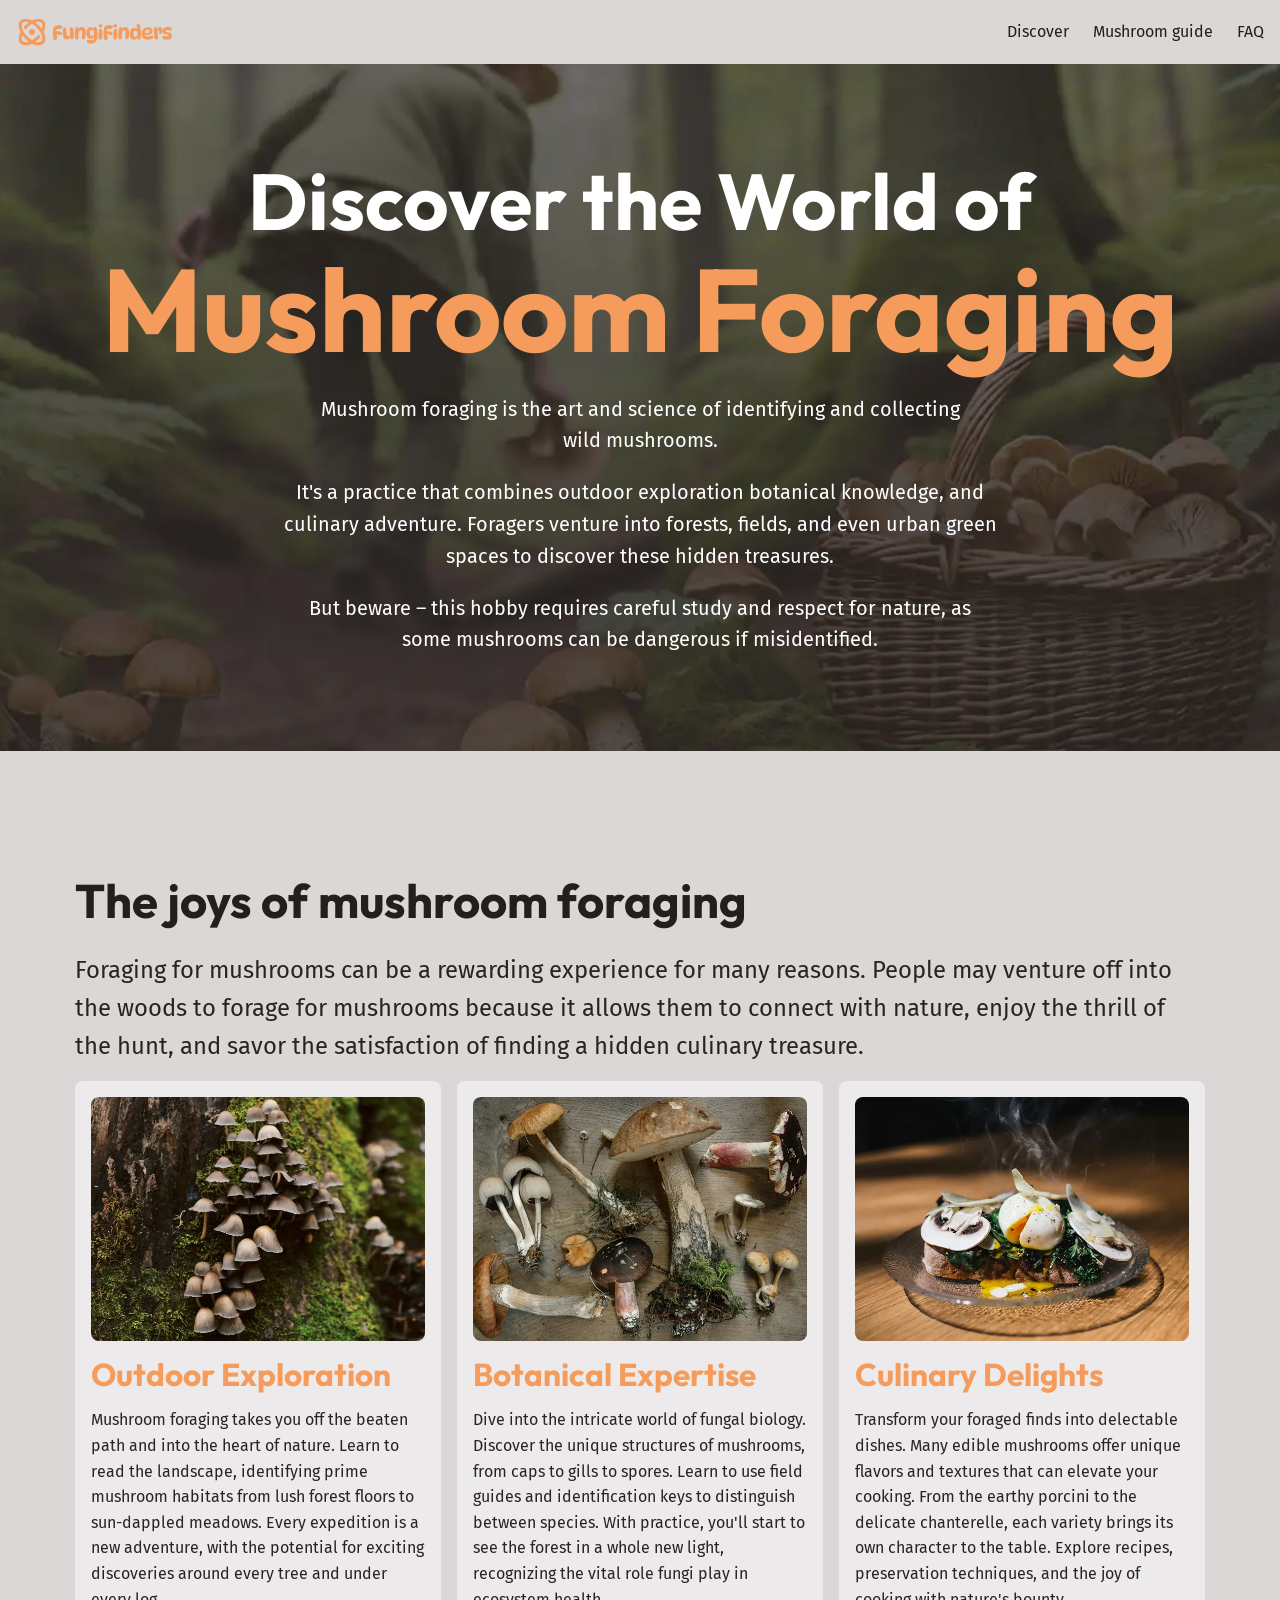
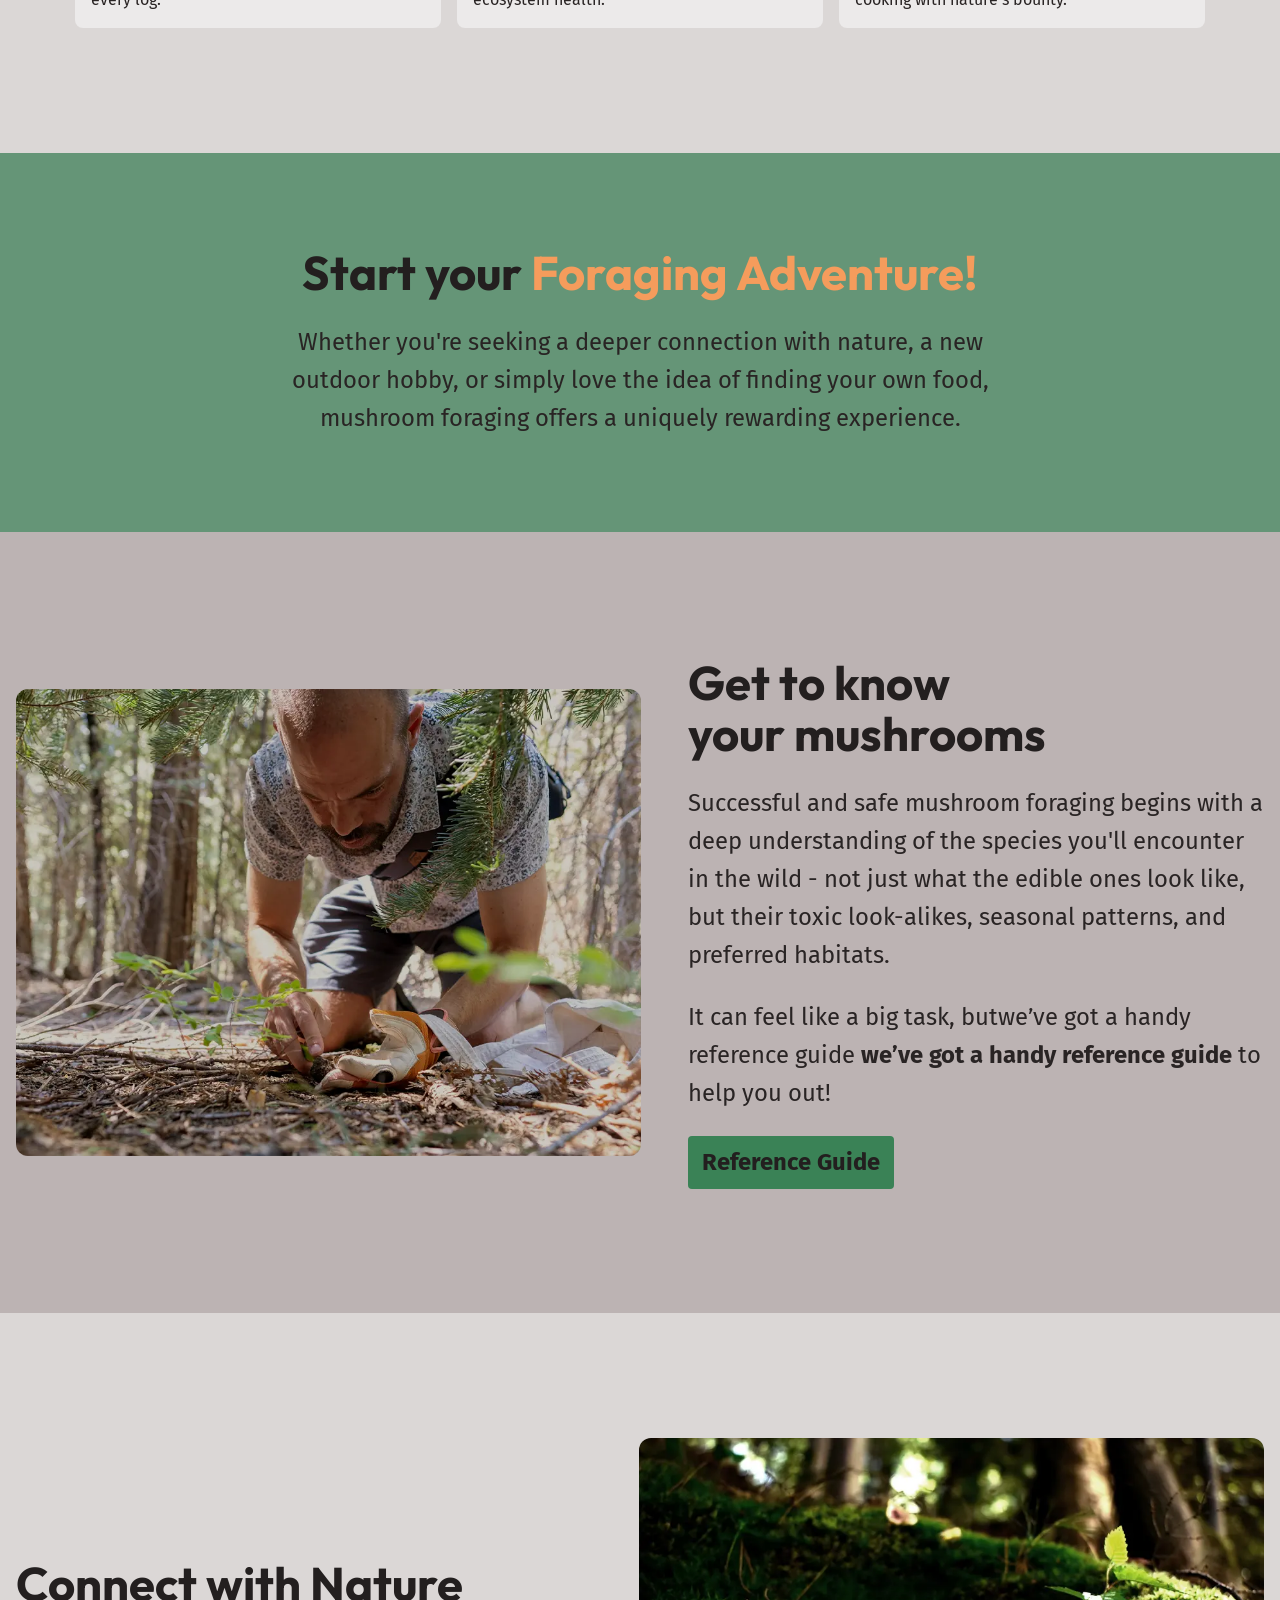
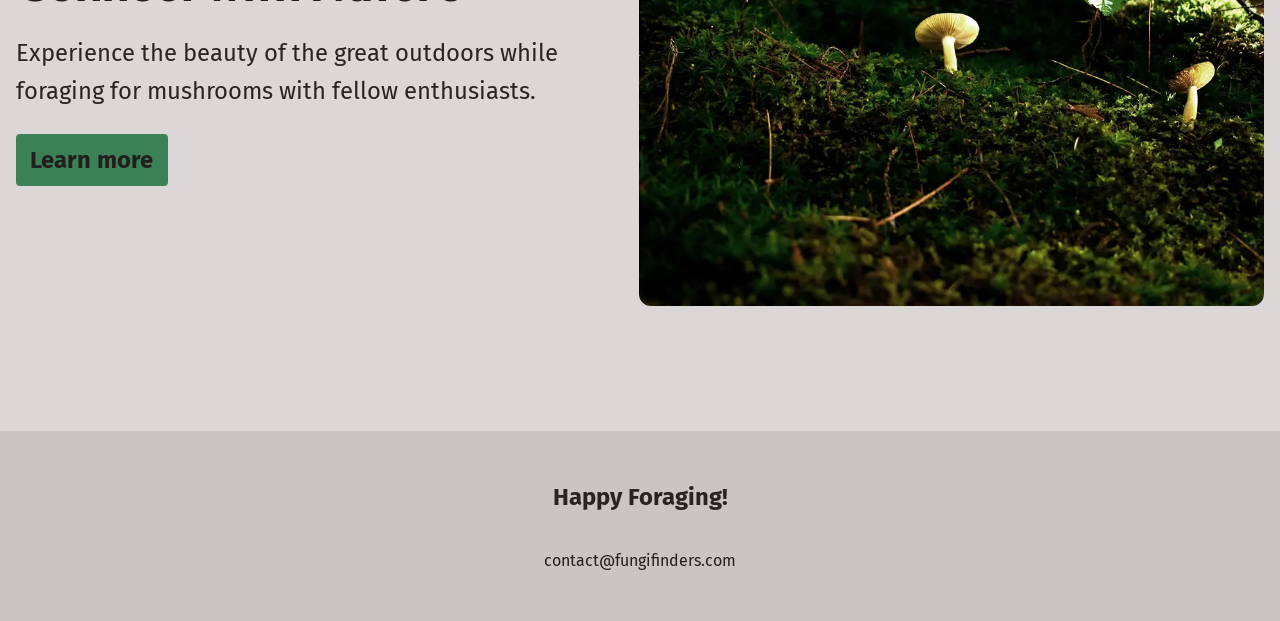
==== index.html @ 562075c2 "checkpoint" ====
<!doctype html>
<html lang="en">
  <head>
    <meta charset="UTF-8" />
    <meta name="viewport" content="width=device-width, initial-scale=1.0" />
    <link rel="stylesheet" href="css/main.css" />
    <link
      rel="preload"
      as="image"
      href="images/hero.webp"
      fetchpriority="high"
    />

    <script src="js/script.js" defer></script>
    <title>Fungi Finders</title>
  </head>
  <body>
    <header class="page-header [ l-region ]" data-region-space="tight">
      <div
        class="[ l-wrapper l-cluster ]"
        data-wrapper-size="wide"
        data-cluster-type="repel"
      >
        <a href="/" class="page-header__link" aria-label="Home Page">
          <img
            src="images/fungi-finders.svg"
            alt="Fungi finders logo"
            class="page-header__logo"
          />
        </a>

        <button
          class="page-header__hamburger"
          id="hamburgerBtn"
          aria-label="Open navbar menu"
          aria-expanded="false"
          aria-controls="primaryNav"
        >
          <img src="images/hamburger.svg" alt="" aria-hidden="true" />
        </button>

        <nav
          class="primary-nav"
          id="primaryNav"
          aria-label="Primary navigation"
        >
          <ul class="primary-nav__list [ l-flex ]" role="list">
            <li class="primary-nav__item" style="--animation-order: 1">
              <a href="#" class="primary-nav__link">Discover</a>
            </li>
            <li class="primary-nav__item" style="--animation-order: 2">
              <a href="#" class="primary-nav__link">Mushroom guide</a>
            </li>
            <li class="primary-nav__item" style="--animation-order: 3">
              <a href="#" class="primary-nav__link">FAQ</a>
            </li>
          </ul>
        </nav>
      </div>
    </header>

    <main>
      <section class="hero [ l-region ] [ u-text-center ]">
        <div class="[ l-wrapper l-flow ]">
          <h1 class="hero__title">
            Discover the World of
            <span class="[ u-text-brand ]">Mushroom Foraging</span>
          </h1>

          <div class="hero__descriptions [ l-center l-flow ]">
            <p>
              Mushroom foraging is the art and science of identifying and
              collecting wild mushrooms.
            </p>
            <p>
              It's a practice that combines outdoor exploration botanical
              knowledge, and culinary adventure. Foragers venture into forests,
              fields, and even urban green spaces to discover these hidden
              treasures.
            </p>
            <p>
              But beware – this hobby requires careful study and respect for
              nature, as some mushrooms can be dangerous if misidentified.
            </p>
          </div>
        </div>
      </section>

      <section class="[ l-region ]" data-region-space="spacious">
        <div class="[ l-wrapper l-flow ]">
          <h2 class="[ u-section-title ]">The joys of mushroom foraging</h2>
          <p class="[ u-section-text ]">
            Foraging for mushrooms can be a rewarding experience for many
            reasons. People may venture off into the woods to forage for
            mushrooms because it allows them to connect with nature, enjoy the
            thrill of the hunt, and savor the satisfaction of finding a hidden
            culinary treasure.
          </p>

          <ul
            class="[ l-switcher ]"
            data-switcher-equal-widths
            data-switcher-equal-heights
            data-switcher-limit="3"
            role="list"
            style="--switcher-threshold: 45rem; --switcher-gap: var(--space-s)"
          >
            <li class="card [ l-flow ]">
              <img
                src="images/outdoor-exploration.webp"
                alt=""
                class="card__image"
              />
              <div class="card__content [ l-flow ]">
                <h3 class="card__title card__title--brand">
                  Outdoor Exploration
                </h3>
                <p>
                  Mushroom foraging takes you off the beaten path and into the
                  heart of nature. Learn to read the landscape, identifying
                  prime mushroom habitats from lush forest floors to sun-dappled
                  meadows. Every expedition is a new adventure, with the
                  potential for exciting discoveries around every tree and under
                  every log.
                </p>
              </div>
            </li>
            <li class="card [ l-flow ]">
              <img
                src="images/botanical-expertise.webp"
                alt=""
                class="card__image"
              />
              <div class="card__content [ l-flow ]">
                <h3 class="card__title card__title--brand">
                  Botanical Expertise
                </h3>
                <p>
                  Dive into the intricate world of fungal biology. Discover the
                  unique structures of mushrooms, from caps to gills to spores.
                  Learn to use field guides and identification keys to
                  distinguish between species. With practice, you'll start to
                  see the forest in a whole new light, recognizing the vital
                  role fungi play in ecosystem health.
                </p>
              </div>
            </li>
            <li class="card [ l-flow ]">
              <img
                src="images/culinary-delight.webp"
                alt=""
                class="card__image"
              />
              <div class="card__content [ l-flow ]">
                <h3 class="card__title card__title--brand">
                  Culinary Delights
                </h3>
                <p>
                  Transform your foraged finds into delectable dishes. Many
                  edible mushrooms offer unique flavors and textures that can
                  elevate your cooking. From the earthy porcini to the delicate
                  chanterelle, each variety brings its own character to the
                  table. Explore recipes, preservation techniques, and the joy
                  of cooking with nature's bounty.
                </p>
              </div>
            </li>
          </ul>
        </div>
      </section>

      <section class="[ l-region ] [ u-bg-accent-strong u-text-center ]">
        <div class="[ l-wrapper l-flow ]" data-wrapper-size="narrow">
          <h2 class="[ u-section-title ]">
            Start your <span>Foraging Adventure!</span>
          </h2>
          <p class="[ u-section-text ]">
            Whether you're seeking a deeper connection with nature, a new
            outdoor hobby, or simply love the idea of finding your own food,
            mushroom foraging offers a uniquely rewarding experience.
          </p>
        </div>
      </section>

      <section
        class="[ l-region ] [ u-bg-lowest ]"
        data-region-space="spacious"
      >
        <div
          class="[ l-wrapper l-sidebar ]"
          data-wrapper-size="wide"
          data-sidebar-type="image-text"
          data-sidebar-align="center"
        >
          <div>
            <img src="images/get-to-know.webp" alt="" class="u-radius-l" />
          </div>

          <div class="[ l-flow ] [ u-section-text ]">
            <h2 class="[ u-section-title ]">Get to know your mushrooms</h2>
            <p>
              Successful and safe mushroom foraging begins with a deep
              understanding of the species you'll encounter in the wild - not
              just what the edible ones look like, but their toxic look-alikes,
              seasonal patterns, and preferred habitats.
            </p>
            <p>
              It can feel like a big task, butwe’ve got a handy reference guide
              <strong>we’ve got a handy reference guide</strong>
              to help you out!
            </p>
            <a href="#" class="btn">Reference Guide</a>
          </div>
        </div>
      </section>

      <section class="[ l-region ] [ u-bg-base ]" data-region-space="spacious">
        <div
          class="[ l-wrapper l-sidebar ]"
          data-wrapper-size="wide"
          data-sidebar-fixed-side="second"
          data-sidebar-type="image-text"
          data-sidebar-align="center"
        >
          <div class="[ l-flow ] [ u-section-text ]">
            <h2 class="[ u-section-title ]">Connect with Nature</h2>
            <p>
              Experience the beauty of the great outdoors while foraging for
              mushrooms with fellow enthusiasts.
            </p>
            <a href="#" class="btn"
              >Learn more
              <span class="u-visually-hidden">
                about mushrooms with our helpful reference guide
              </span>
            </a>
          </div>
          <div>
            <img src="images/nature.webp" alt="" class="u-radius-l" />
          </div>
        </div>
      </section>
    </main>

    <footer
      class="page-footer [ l-region ] [ u-text-center u-bg-low ]"
      data-region-space="compact"
    >
      <div class="[ l-wrapper l-flow ]">
        <p class="page-footer__header">Happy Foraging!</p>
        <a href="mailto:contact@fungifinders.com" class="page-footer__link"
          >contact@fungifinders.com</a
        >
      </div>
    </footer>
  </body>
</html>
---- css/main.css ----
@layer tokens, resets, base, layout, components, utilities;

@import url("fonts.css") layer(tokens);
@import url("utopia.css") layer(tokens);
@import url("variables.css") layer(tokens);
@import url("reset.css") layer(resets);
@import url("base.css") layer(base);
@import url("layout.css") layer(layout);
@import url("components/page-header.css") layer(components);
@import url("components/hero.css") layer(components);
@import url("components/section.css") layer(components);
@import url("components/card.css") layer(components);
@import url("components/btn.css") layer(components);
@import url("components/page-footer.css") layer(components);
@import url("utilities.css") layer(utilities);
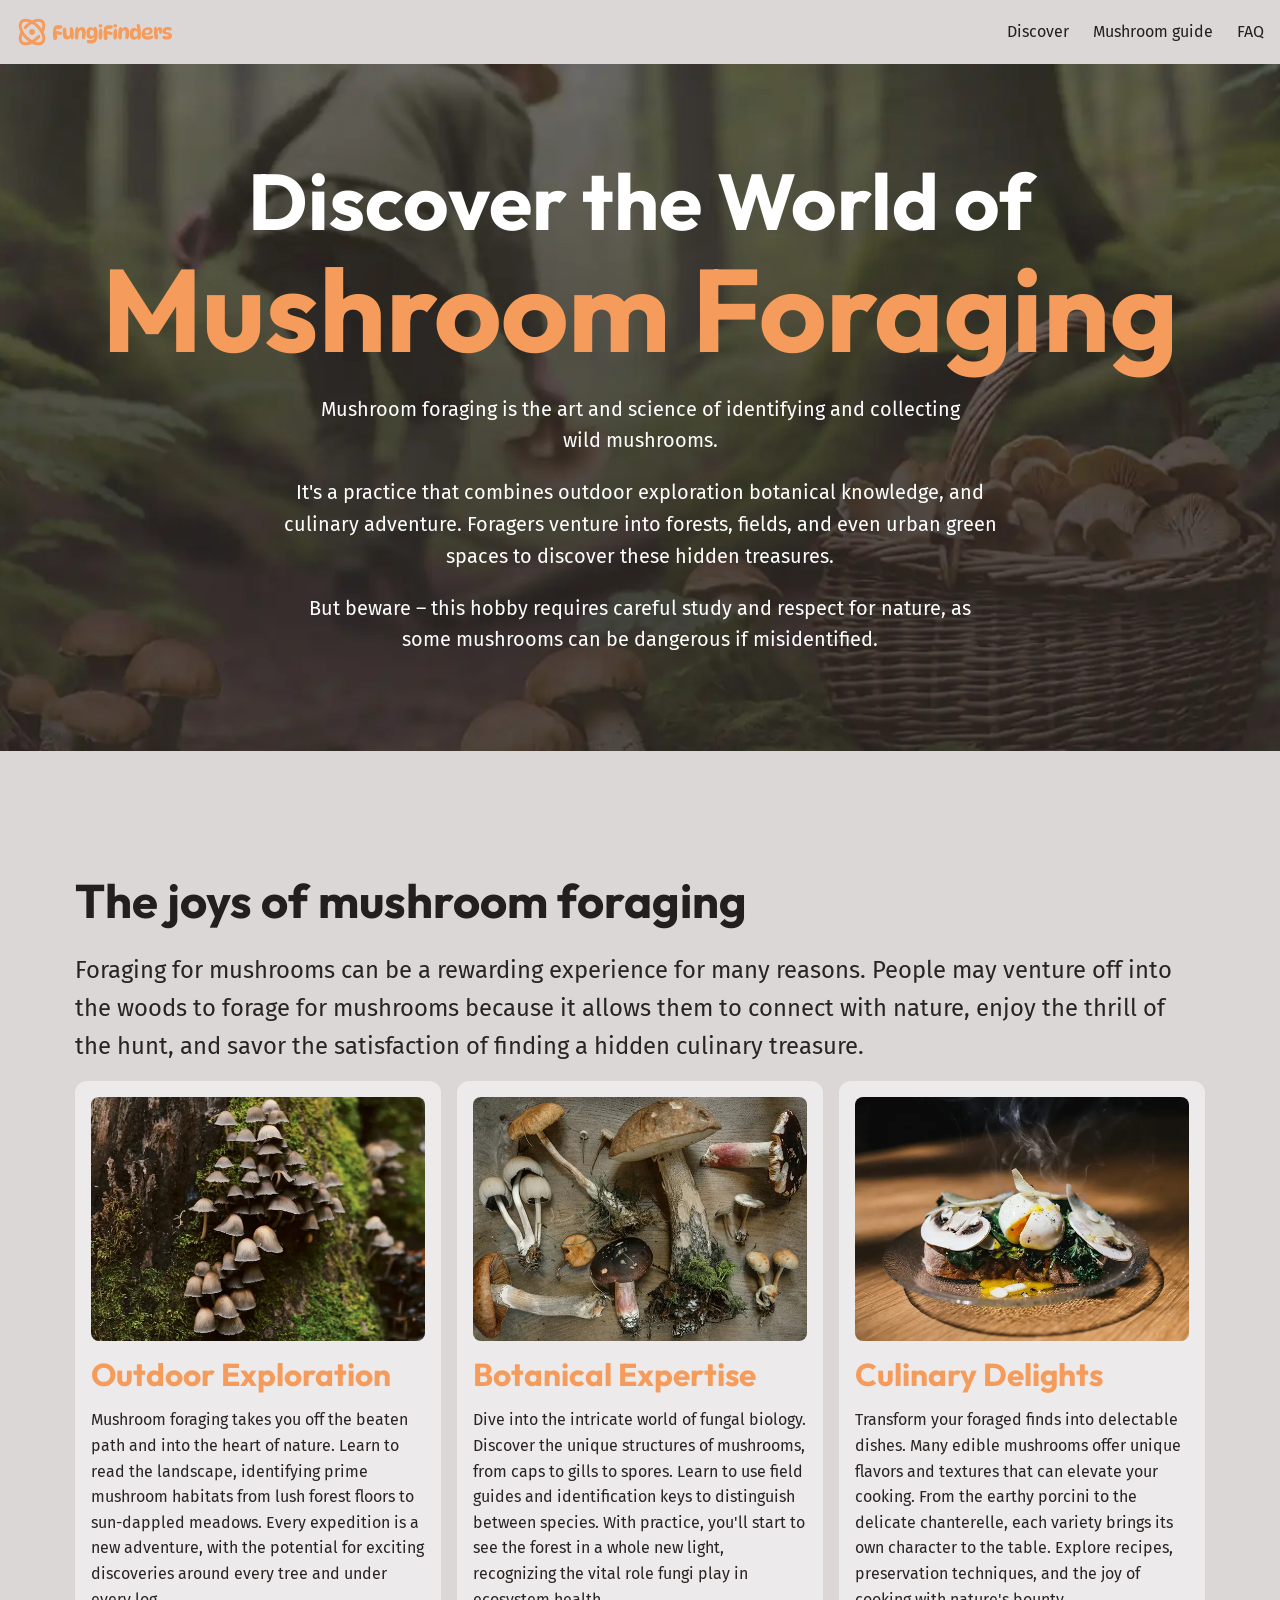
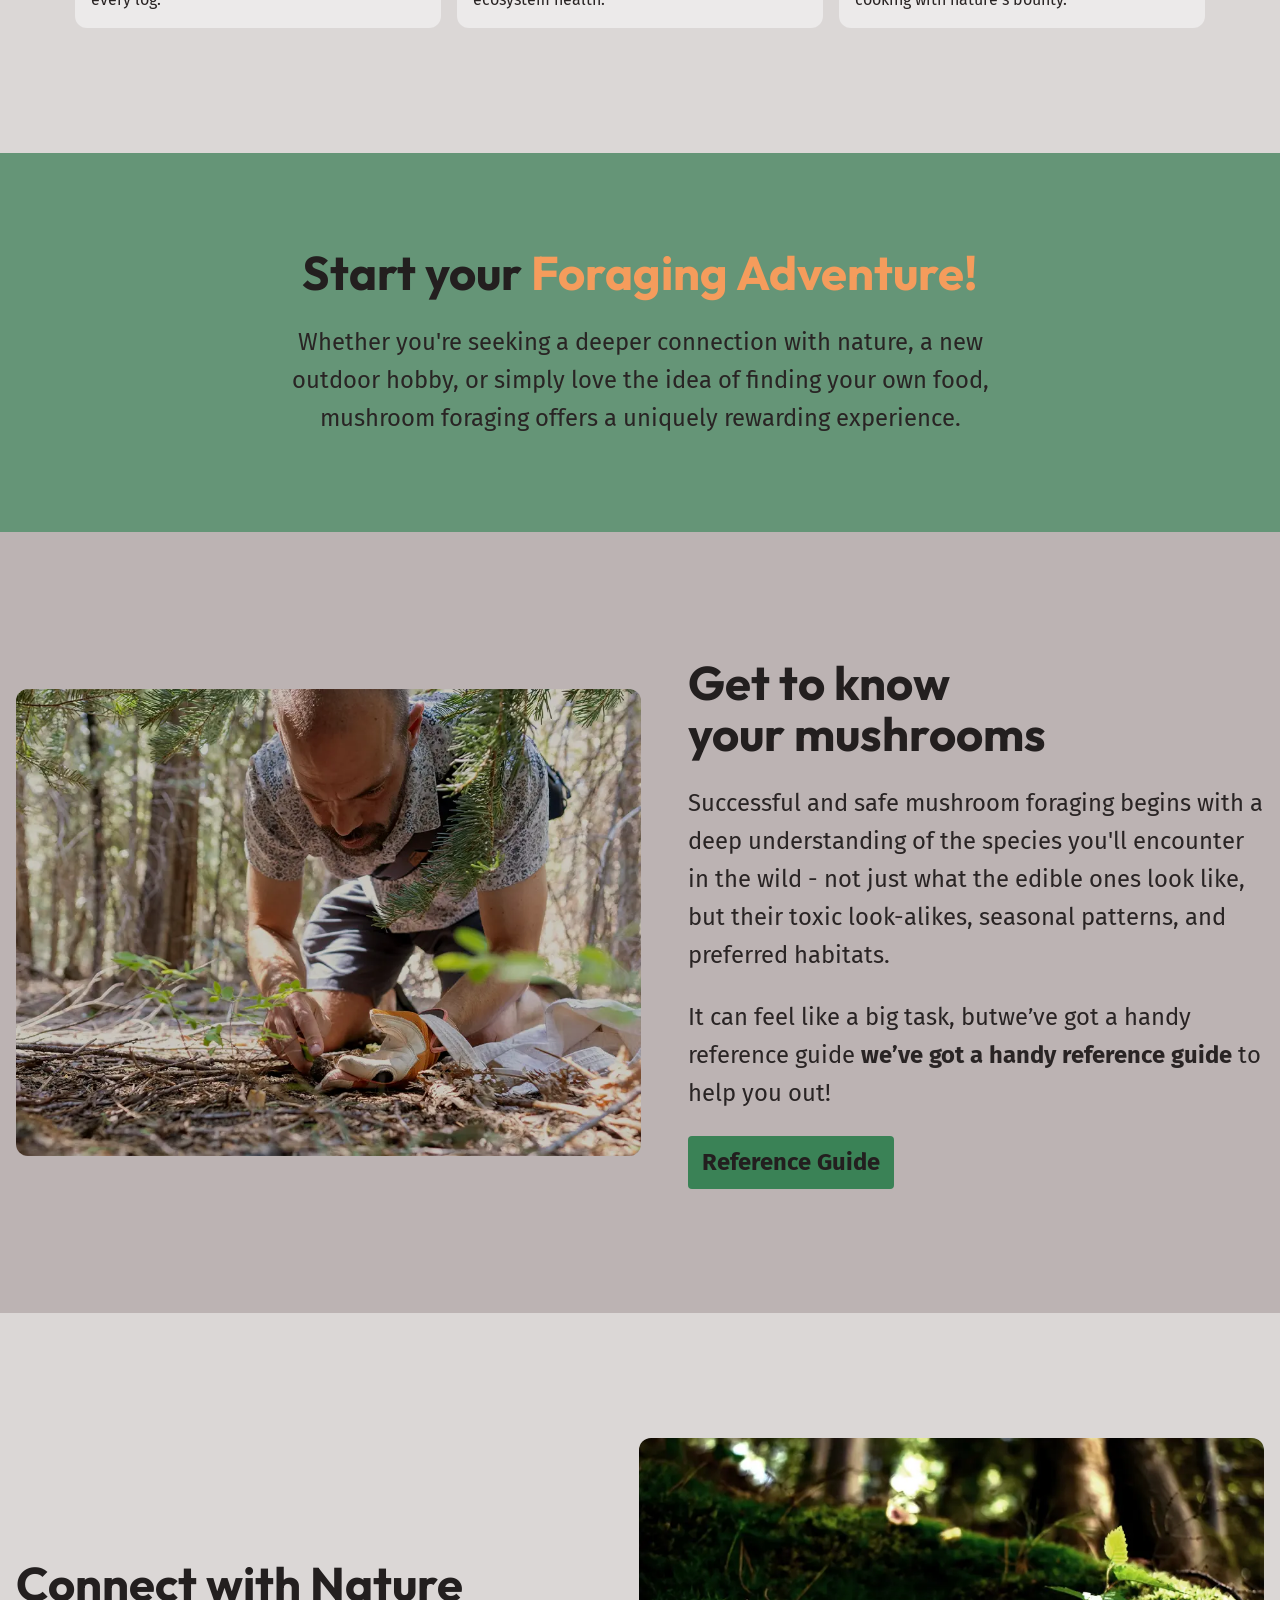
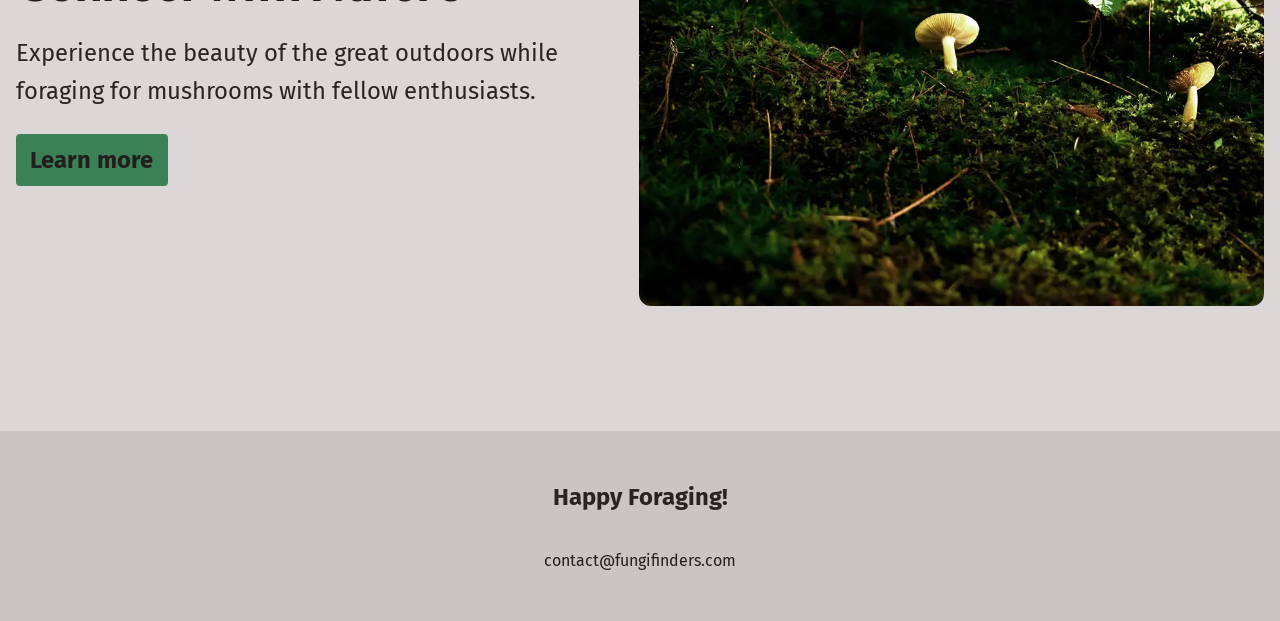
==== commit 904ec657: "WIP" ====
--- a/index.html
+++ b/index.html
@@ -61,13 +61,13 @@
 
     <main>
       <section class="hero [ l-region ] [ u-text-center ]">
-        <div class="[ l-wrapper l-flow ]">
+        <div class="[ l-wrapper l-flow ]" data-flow-recursive>
           <h1 class="hero__title">
             Discover the World of
             <span class="[ u-text-brand ]">Mushroom Foraging</span>
           </h1>
 
-          <div class="hero__descriptions [ l-center l-flow ]">
+          <div class="hero__descriptions [ l-center ]">
             <p>
               Mushroom foraging is the art and science of identifying and
               collecting wild mushrooms.
@@ -88,8 +88,10 @@
 
       <section class="[ l-region ]" data-region-space="spacious">
         <div class="[ l-wrapper l-flow ]">
-          <h2 class="[ u-section-title ]">The joys of mushroom foraging</h2>
-          <p class="[ u-section-text ]">
+          <h2 class="[ u-font-size-heading-m ]">
+            The joys of mushroom foraging
+          </h2>
+          <p class="[ u-font-size-l ]">
             Foraging for mushrooms can be a rewarding experience for many
             reasons. People may venture off into the woods to forage for
             mushrooms because it allows them to connect with nature, enjoy the
@@ -105,14 +107,14 @@
             role="list"
             style="--switcher-threshold: 45rem; --switcher-gap: var(--space-s)"
           >
-            <li class="card [ l-flow ]">
+            <li class="card [ l-flow ]" data-flow-recursive>
               <img
                 src="images/outdoor-exploration.webp"
                 alt=""
                 class="card__image"
               />
-              <div class="card__content [ l-flow ]">
-                <h3 class="card__title card__title--brand">
+              <div class="card__content">
+                <h3 class="card__title [ u-text-brand ]">
                   Outdoor Exploration
                 </h3>
                 <p>
@@ -125,14 +127,14 @@
                 </p>
               </div>
             </li>
-            <li class="card [ l-flow ]">
+            <li class="card [ l-flow ]" data-flow-recursive>
               <img
                 src="images/botanical-expertise.webp"
                 alt=""
                 class="card__image"
               />
-              <div class="card__content [ l-flow ]">
-                <h3 class="card__title card__title--brand">
+              <div class="card__content">
+                <h3 class="card__title [ u-text-brand ]">
                   Botanical Expertise
                 </h3>
                 <p>
@@ -145,16 +147,14 @@
                 </p>
               </div>
             </li>
-            <li class="card [ l-flow ]">
+            <li class="card [ l-flow ]" data-flow-recursive>
               <img
                 src="images/culinary-delight.webp"
                 alt=""
                 class="card__image"
               />
-              <div class="card__content [ l-flow ]">
-                <h3 class="card__title card__title--brand">
-                  Culinary Delights
-                </h3>
+              <div class="card__content">
+                <h3 class="card__title [ u-text-brand ]">Culinary Delights</h3>
                 <p>
                   Transform your foraged finds into delectable dishes. Many
                   edible mushrooms offer unique flavors and textures that can
@@ -171,10 +171,10 @@
 
       <section class="[ l-region ] [ u-bg-accent-strong u-text-center ]">
         <div class="[ l-wrapper l-flow ]" data-wrapper-size="narrow">
-          <h2 class="[ u-section-title ]">
-            Start your <span>Foraging Adventure!</span>
+          <h2 class="[ u-font-size-heading-m ]">
+            Start your <span class="u-text-brand">Foraging Adventure!</span>
           </h2>
-          <p class="[ u-section-text ]">
+          <p class="[ u-font-size-l ]">
             Whether you're seeking a deeper connection with nature, a new
             outdoor hobby, or simply love the idea of finding your own food,
             mushroom foraging offers a uniquely rewarding experience.
@@ -193,11 +193,13 @@
           data-sidebar-align="center"
         >
           <div>
-            <img src="images/get-to-know.webp" alt="" class="u-radius-l" />
-          </div>
-
-          <div class="[ l-flow ] [ u-section-text ]">
-            <h2 class="[ u-section-title ]">Get to know your mushrooms</h2>
+            <img src="images/get-to-know.webp" alt="" />
+          </div>
+
+          <div class="[ l-flow ] [ u-font-size-l ]">
+            <h2 class="[ u-font-size-heading-m ]">
+              Get to know your mushrooms
+            </h2>
             <p>
               Successful and safe mushroom foraging begins with a deep
               understanding of the species you'll encounter in the wild - not
@@ -214,7 +216,7 @@
         </div>
       </section>
 
-      <section class="[ l-region ] [ u-bg-base ]" data-region-space="spacious">
+      <section class="[ l-region ]" data-region-space="spacious">
         <div
           class="[ l-wrapper l-sidebar ]"
           data-wrapper-size="wide"
@@ -222,8 +224,8 @@
           data-sidebar-type="image-text"
           data-sidebar-align="center"
         >
-          <div class="[ l-flow ] [ u-section-text ]">
-            <h2 class="[ u-section-title ]">Connect with Nature</h2>
+          <div class="[ l-flow ] [ u-font-size-l ]">
+            <h2 class="[ u-font-size-heading-m ]">Connect with Nature</h2>
             <p>
               Experience the beauty of the great outdoors while foraging for
               mushrooms with fellow enthusiasts.
@@ -236,7 +238,7 @@
             </a>
           </div>
           <div>
-            <img src="images/nature.webp" alt="" class="u-radius-l" />
+            <img src="images/nature.webp" alt="" />
           </div>
         </div>
       </section>
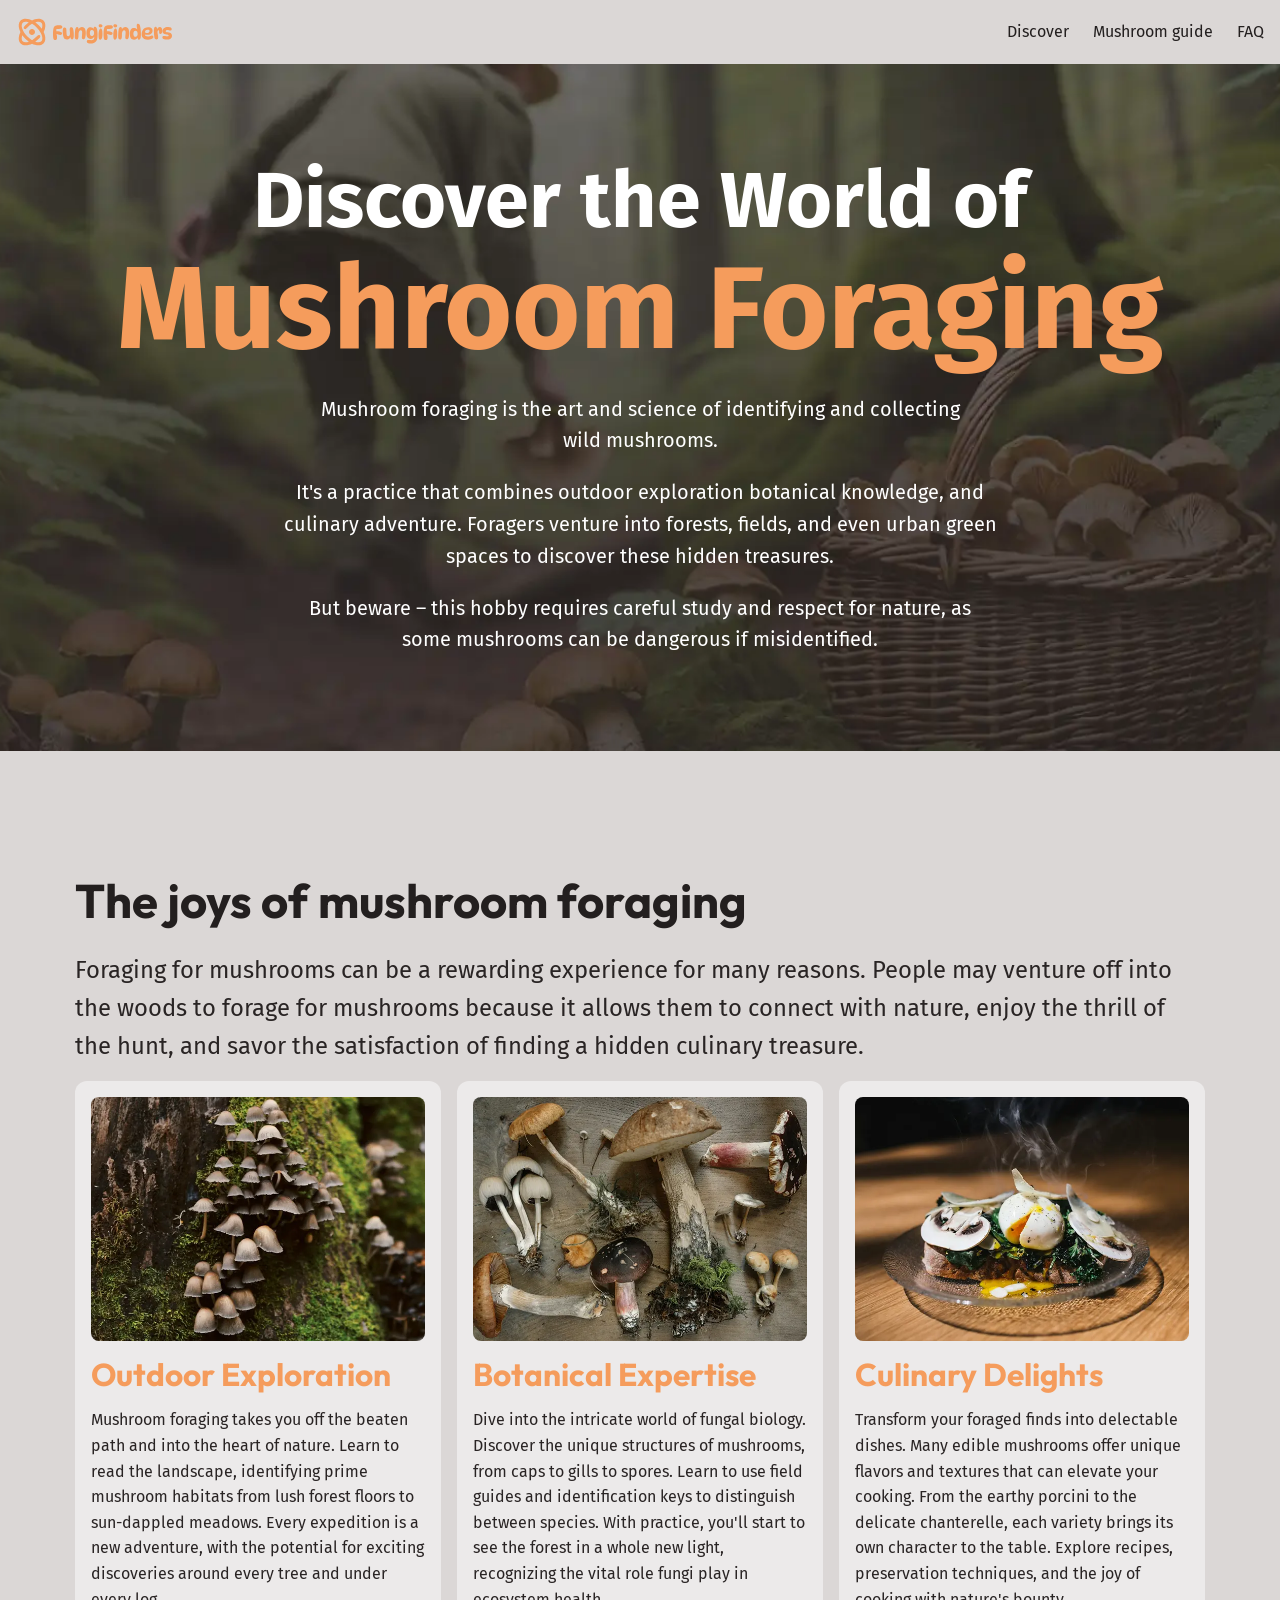
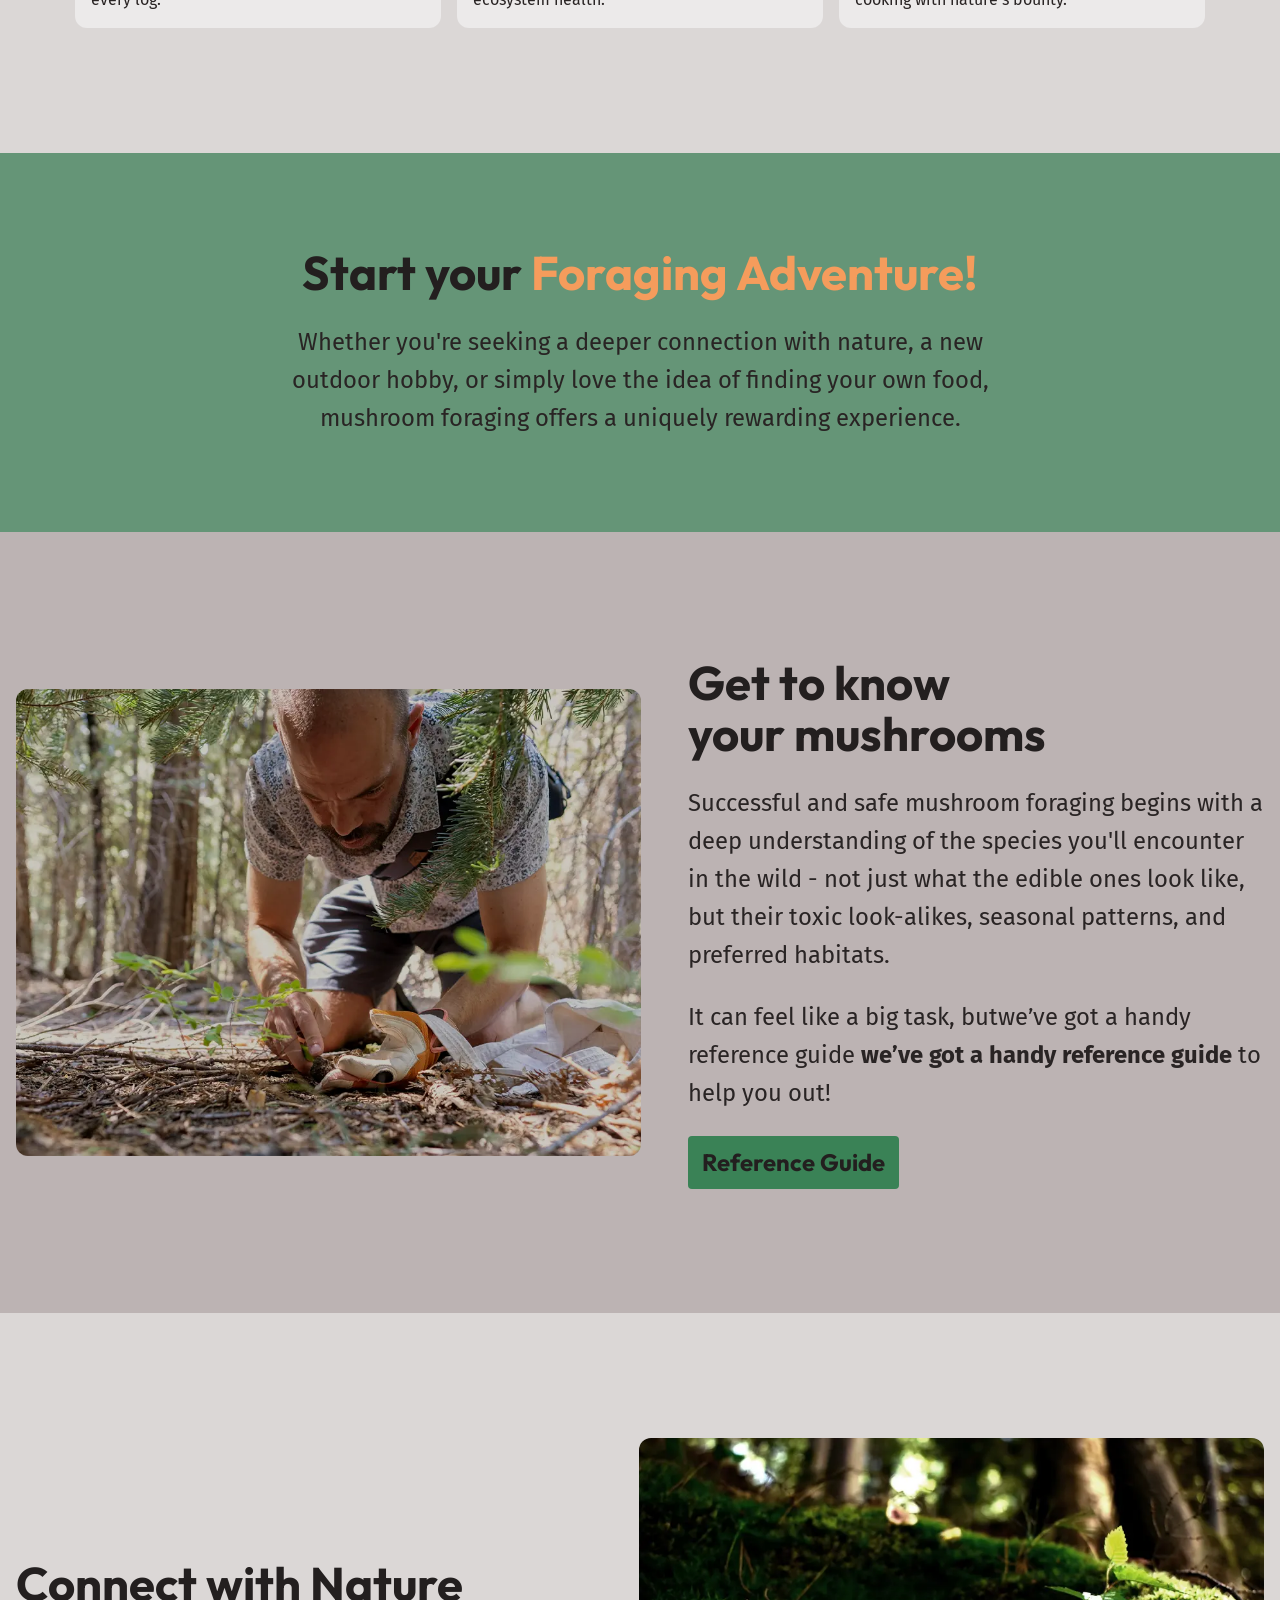
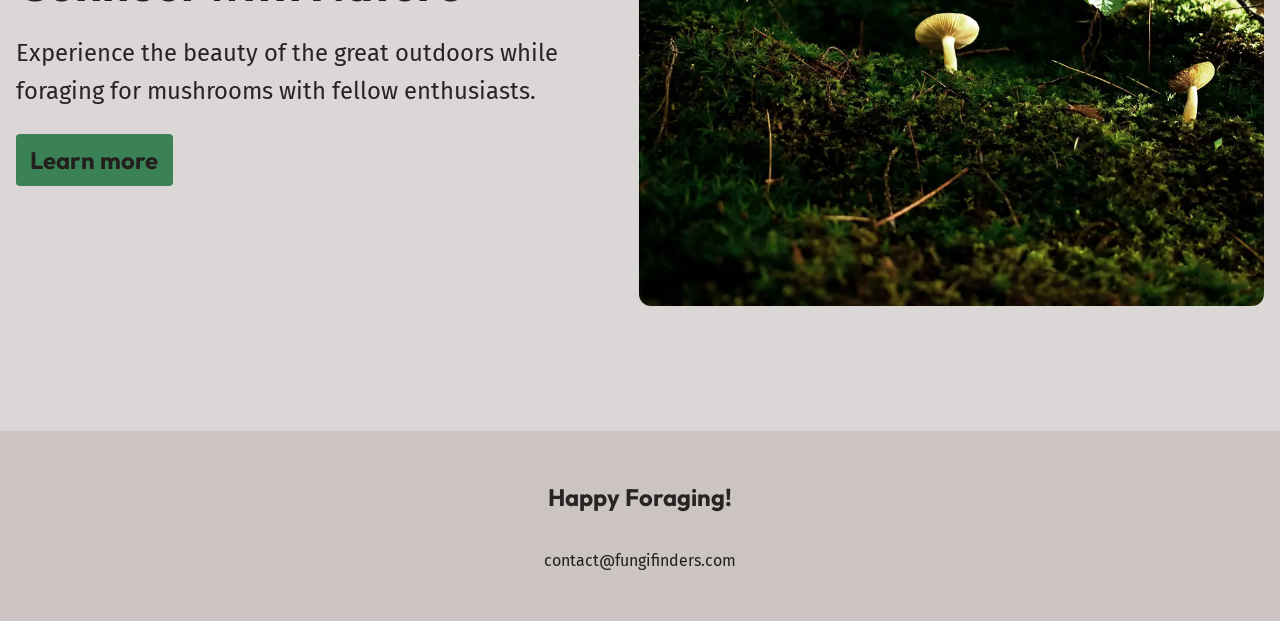
==== commit 21b316f7: "home page finished" ====
--- a/index.html
+++ b/index.html
@@ -44,7 +44,7 @@
           id="primaryNav"
           aria-label="Primary navigation"
         >
-          <ul class="primary-nav__list [ l-flex ]" role="list">
+          <ul class="primary-nav__list" role="list">
             <li class="primary-nav__item" style="--animation-order: 1">
               <a href="#" class="primary-nav__link">Discover</a>
             </li>
@@ -60,11 +60,11 @@
     </header>
 
     <main>
-      <section class="hero [ l-region ] [ u-text-center ]">
+      <section class="hero [ l-region ]">
         <div class="[ l-wrapper l-flow ]" data-flow-recursive>
           <h1 class="hero__title">
             Discover the World of
-            <span class="[ u-text-brand ]">Mushroom Foraging</span>
+            <span>Mushroom Foraging</span>
           </h1>
 
           <div class="hero__descriptions [ l-center ]">
@@ -102,68 +102,56 @@
           <ul
             class="[ l-switcher ]"
             data-switcher-equal-widths
-            data-switcher-equal-heights
             data-switcher-limit="3"
             role="list"
             style="--switcher-threshold: 45rem; --switcher-gap: var(--space-s)"
           >
-            <li class="card [ l-flow ]" data-flow-recursive>
+            <li class="card">
               <img
                 src="images/outdoor-exploration.webp"
                 alt=""
                 class="card__image"
               />
-              <div class="card__content">
-                <h3 class="card__title [ u-text-brand ]">
-                  Outdoor Exploration
-                </h3>
-                <p>
-                  Mushroom foraging takes you off the beaten path and into the
-                  heart of nature. Learn to read the landscape, identifying
-                  prime mushroom habitats from lush forest floors to sun-dappled
-                  meadows. Every expedition is a new adventure, with the
-                  potential for exciting discoveries around every tree and under
-                  every log.
-                </p>
-              </div>
-            </li>
-            <li class="card [ l-flow ]" data-flow-recursive>
+              <h3 class="card__title">Outdoor Exploration</h3>
+              <p>
+                Mushroom foraging takes you off the beaten path and into the
+                heart of nature. Learn to read the landscape, identifying prime
+                mushroom habitats from lush forest floors to sun-dappled
+                meadows. Every expedition is a new adventure, with the potential
+                for exciting discoveries around every tree and under every log.
+              </p>
+            </li>
+            <li class="card">
               <img
                 src="images/botanical-expertise.webp"
                 alt=""
                 class="card__image"
               />
-              <div class="card__content">
-                <h3 class="card__title [ u-text-brand ]">
-                  Botanical Expertise
-                </h3>
-                <p>
-                  Dive into the intricate world of fungal biology. Discover the
-                  unique structures of mushrooms, from caps to gills to spores.
-                  Learn to use field guides and identification keys to
-                  distinguish between species. With practice, you'll start to
-                  see the forest in a whole new light, recognizing the vital
-                  role fungi play in ecosystem health.
-                </p>
-              </div>
-            </li>
-            <li class="card [ l-flow ]" data-flow-recursive>
+              <h3 class="card__title">Botanical Expertise</h3>
+              <p>
+                Dive into the intricate world of fungal biology. Discover the
+                unique structures of mushrooms, from caps to gills to spores.
+                Learn to use field guides and identification keys to distinguish
+                between species. With practice, you'll start to see the forest
+                in a whole new light, recognizing the vital role fungi play in
+                ecosystem health.
+              </p>
+            </li>
+            <li class="card">
               <img
                 src="images/culinary-delight.webp"
                 alt=""
                 class="card__image"
               />
-              <div class="card__content">
-                <h3 class="card__title [ u-text-brand ]">Culinary Delights</h3>
-                <p>
-                  Transform your foraged finds into delectable dishes. Many
-                  edible mushrooms offer unique flavors and textures that can
-                  elevate your cooking. From the earthy porcini to the delicate
-                  chanterelle, each variety brings its own character to the
-                  table. Explore recipes, preservation techniques, and the joy
-                  of cooking with nature's bounty.
-                </p>
-              </div>
+              <h3 class="card__title">Culinary Delights</h3>
+              <p>
+                Transform your foraged finds into delectable dishes. Many edible
+                mushrooms offer unique flavors and textures that can elevate
+                your cooking. From the earthy porcini to the delicate
+                chanterelle, each variety brings its own character to the table.
+                Explore recipes, preservation techniques, and the joy of cooking
+                with nature's bounty.
+              </p>
             </li>
           </ul>
         </div>
@@ -244,11 +232,12 @@
       </section>
     </main>
 
-    <footer
-      class="page-footer [ l-region ] [ u-text-center u-bg-low ]"
-      data-region-space="compact"
-    >
-      <div class="[ l-wrapper l-flow ]">
+    <footer class="page-footer [ l-region ]" data-region-space="compact">
+      <div
+        class="[ l-wrapper l-flow ]"
+        data-flow-space="xl"
+        data-flow-consistent
+      >
         <p class="page-footer__header">Happy Foraging!</p>
         <a href="mailto:contact@fungifinders.com" class="page-footer__link"
           >contact@fungifinders.com</a
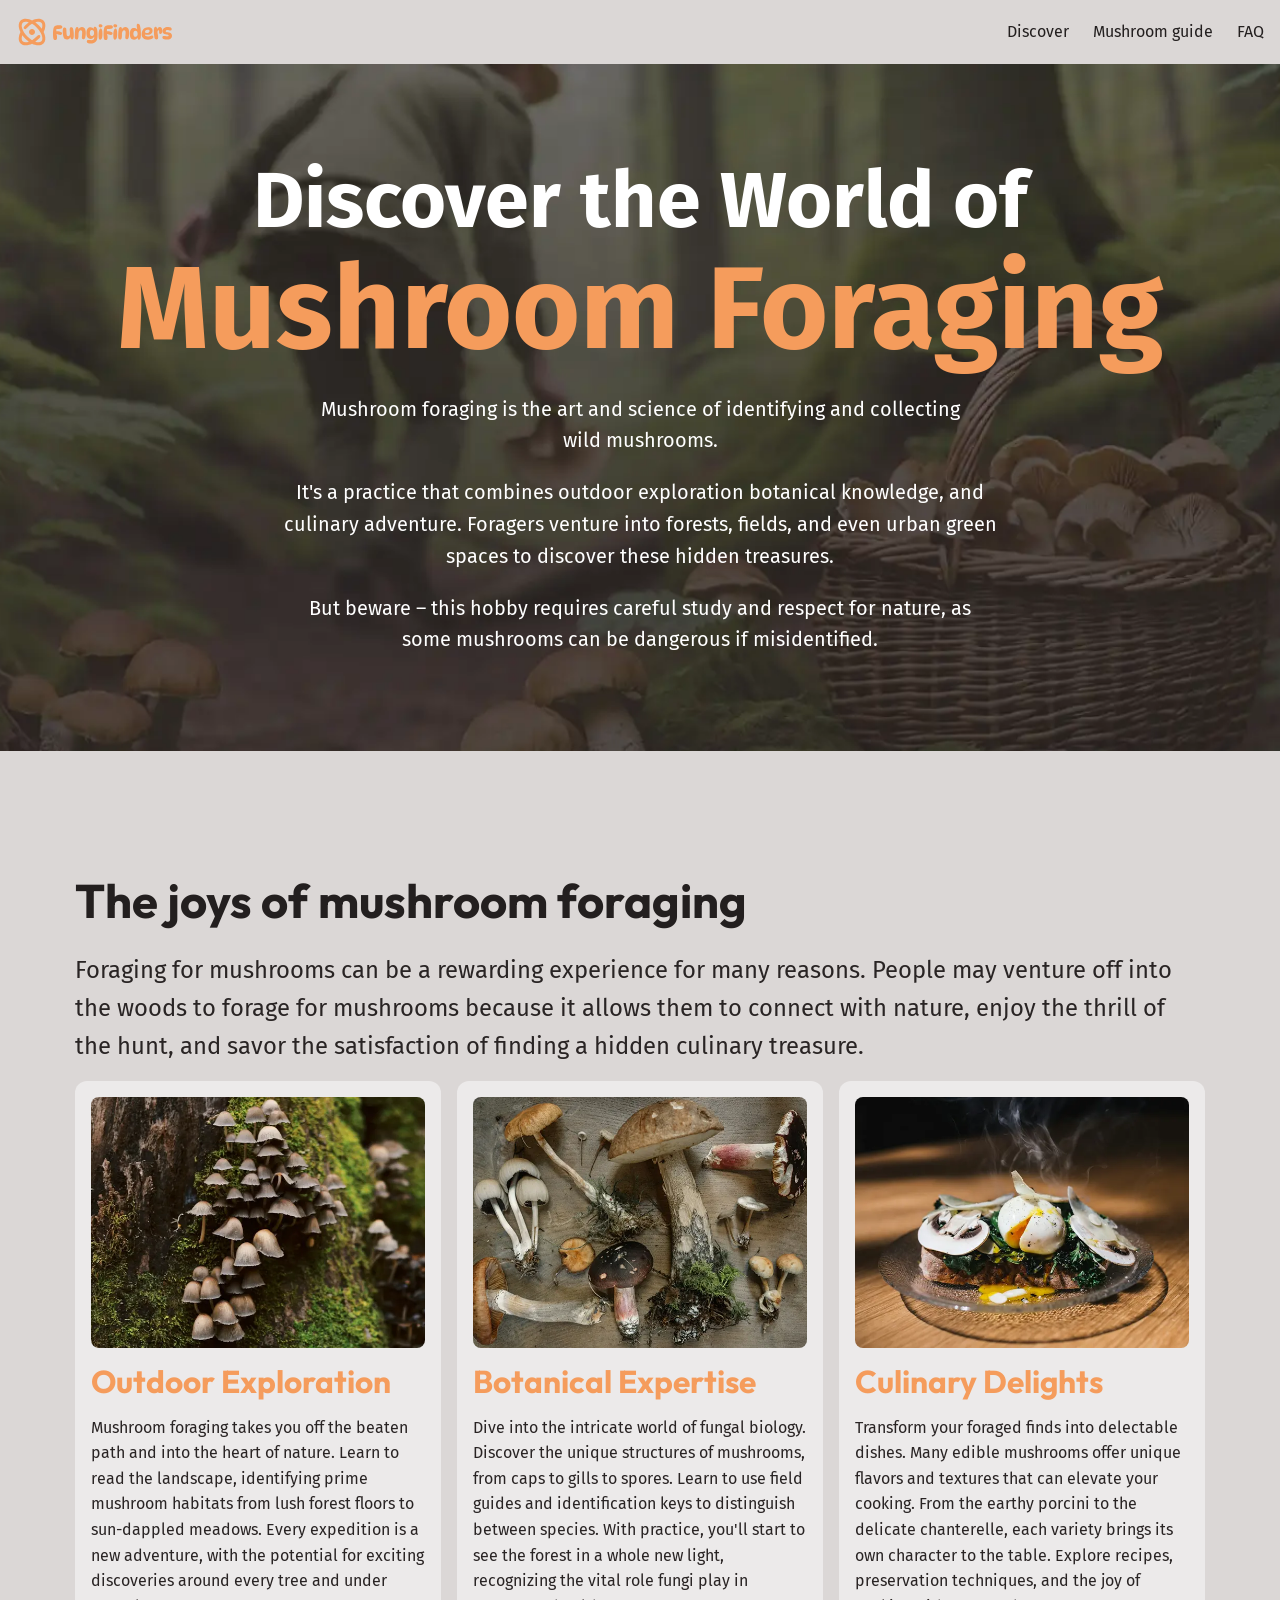
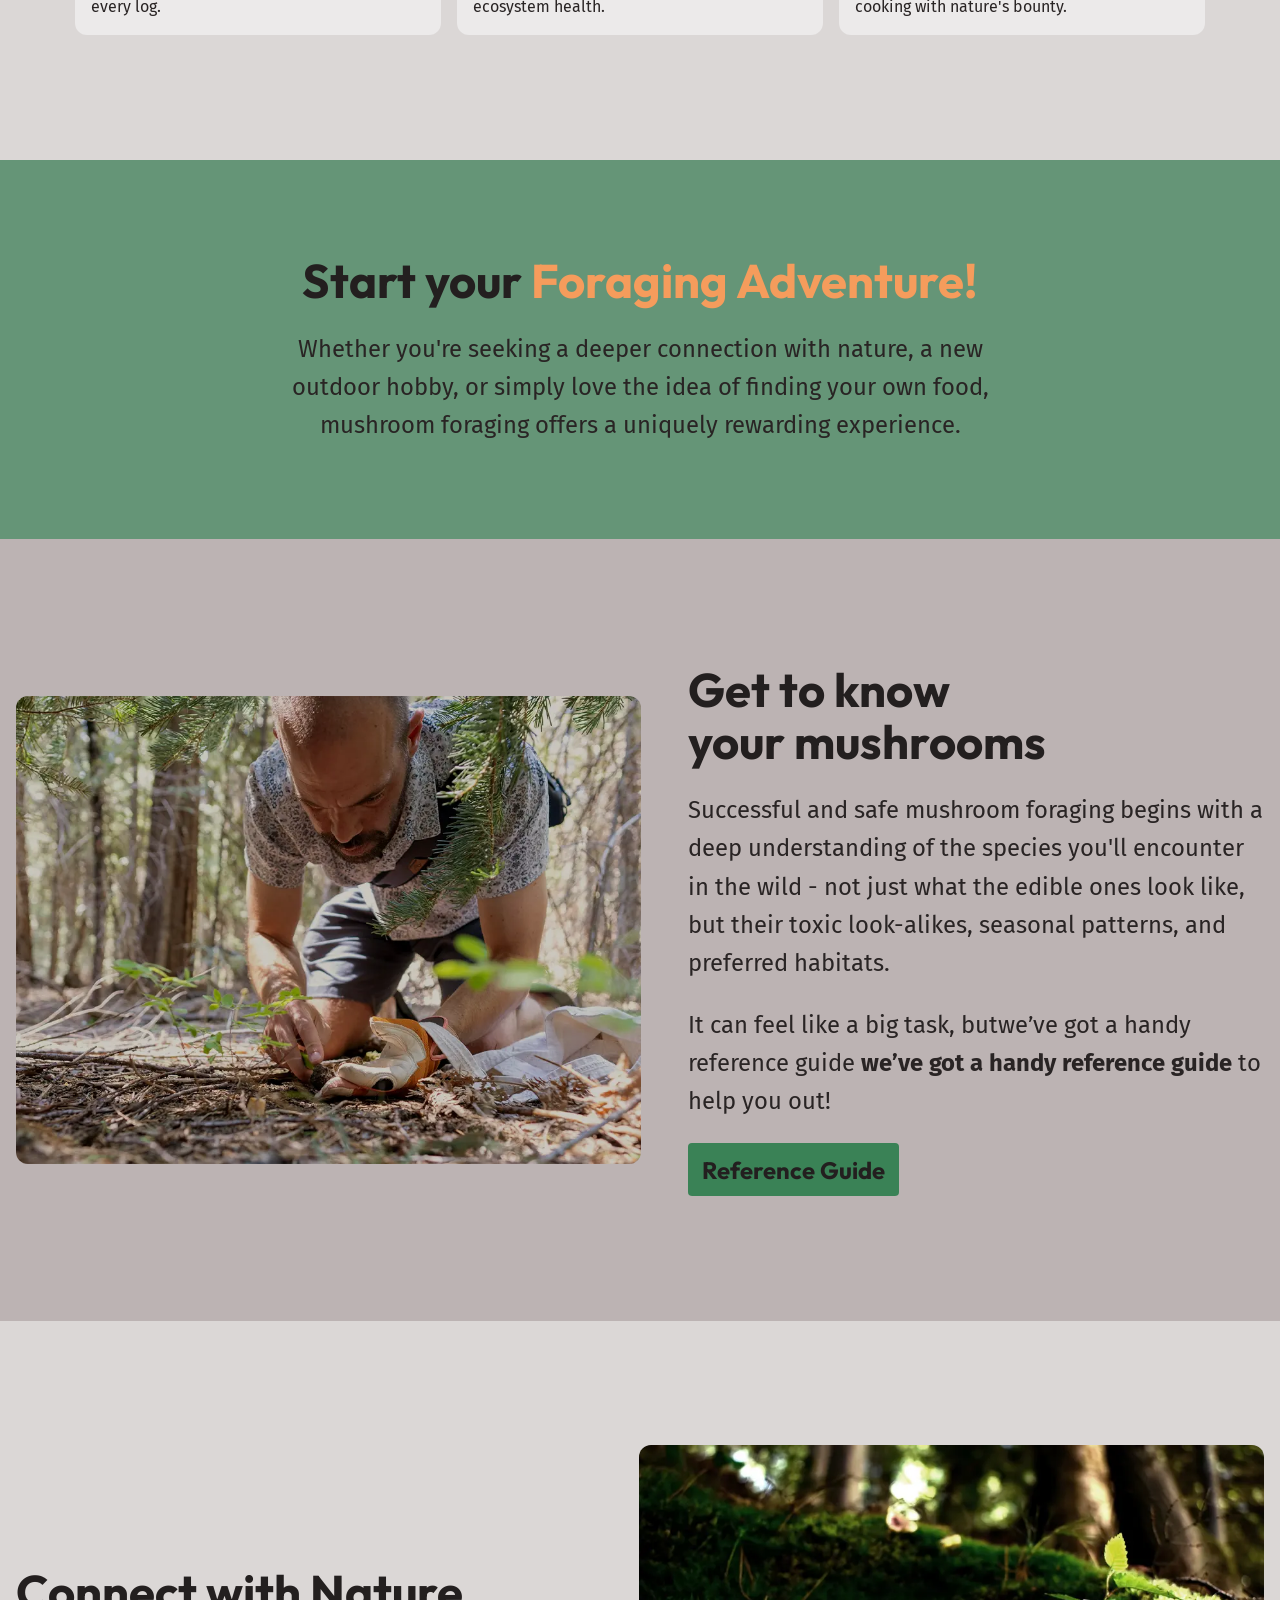
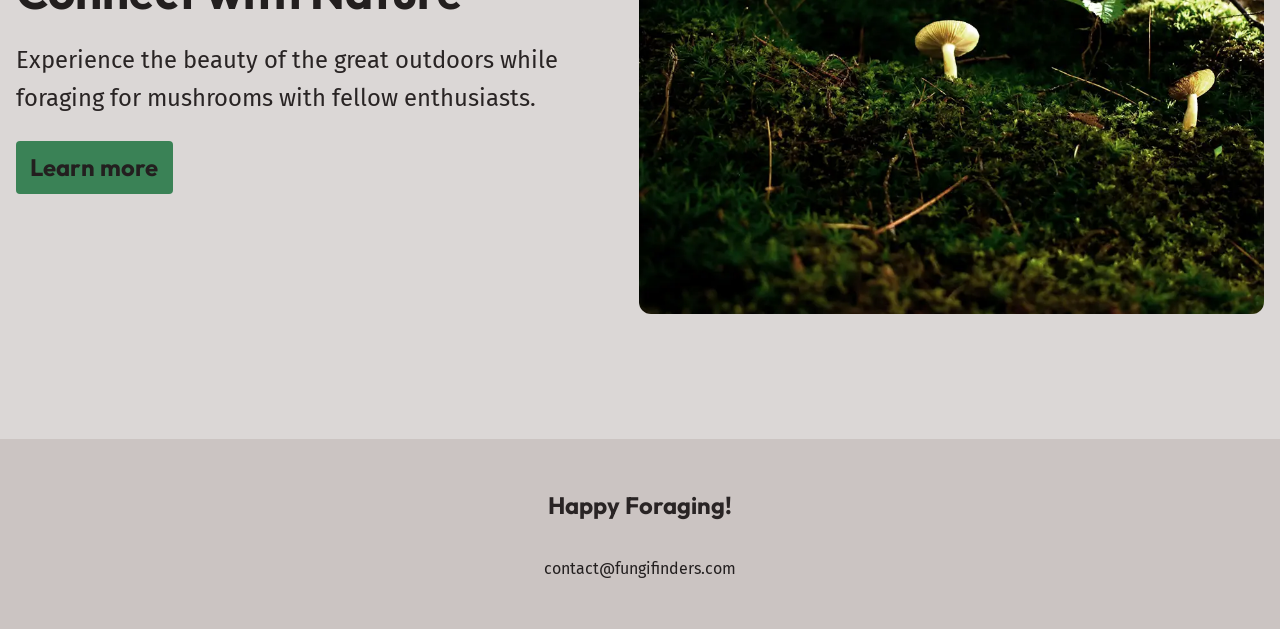
==== commit 678f0757: "wip" ====
--- a/index.html
+++ b/index.html
@@ -30,13 +30,11 @@
         </a>
 
         <button
-          class="page-header__hamburger"
-          id="hamburgerBtn"
-          aria-label="Open navbar menu"
+          aria-label="Menu"
           aria-expanded="false"
           aria-controls="primaryNav"
         >
-          <img src="images/hamburger.svg" alt="" aria-hidden="true" />
+          <img src="images/hamburger.svg" alt="" />
         </button>
 
         <nav
@@ -107,11 +105,13 @@
             style="--switcher-threshold: 45rem; --switcher-gap: var(--space-s)"
           >
             <li class="card">
-              <img
-                src="images/outdoor-exploration.webp"
-                alt=""
-                class="card__image"
-              />
+              <div class="[ l-frame ]" data-frame-ratio="landscape">
+                <img
+                  src="images/outdoor-exploration.webp"
+                  alt=""
+                  class="card__image"
+                />
+              </div>
               <h3 class="card__title">Outdoor Exploration</h3>
               <p>
                 Mushroom foraging takes you off the beaten path and into the
@@ -122,11 +122,13 @@
               </p>
             </li>
             <li class="card">
-              <img
-                src="images/botanical-expertise.webp"
-                alt=""
-                class="card__image"
-              />
+              <div class="[ l-frame ]" data-frame-ratio="landscape">
+                <img
+                  src="images/botanical-expertise.webp"
+                  alt=""
+                  class="card__image"
+                />
+              </div>
               <h3 class="card__title">Botanical Expertise</h3>
               <p>
                 Dive into the intricate world of fungal biology. Discover the
@@ -138,11 +140,13 @@
               </p>
             </li>
             <li class="card">
-              <img
-                src="images/culinary-delight.webp"
-                alt=""
-                class="card__image"
-              />
+              <div class="[ l-frame ]" data-frame-ratio="landscape">
+                <img
+                  src="images/culinary-delight.webp"
+                  alt=""
+                  class="card__image"
+                />
+              </div>
               <h3 class="card__title">Culinary Delights</h3>
               <p>
                 Transform your foraged finds into delectable dishes. Many edible
@@ -180,7 +184,7 @@
           data-sidebar-type="image-text"
           data-sidebar-align="center"
         >
-          <div>
+          <div class="[ l-frame ]" data-frame-ratio="landscape">
             <img src="images/get-to-know.webp" alt="" />
           </div>
 
@@ -225,7 +229,7 @@
               </span>
             </a>
           </div>
-          <div>
+          <div class="[ l-frame ]" data-frame-ratio="landscape">
             <img src="images/nature.webp" alt="" />
           </div>
         </div>
